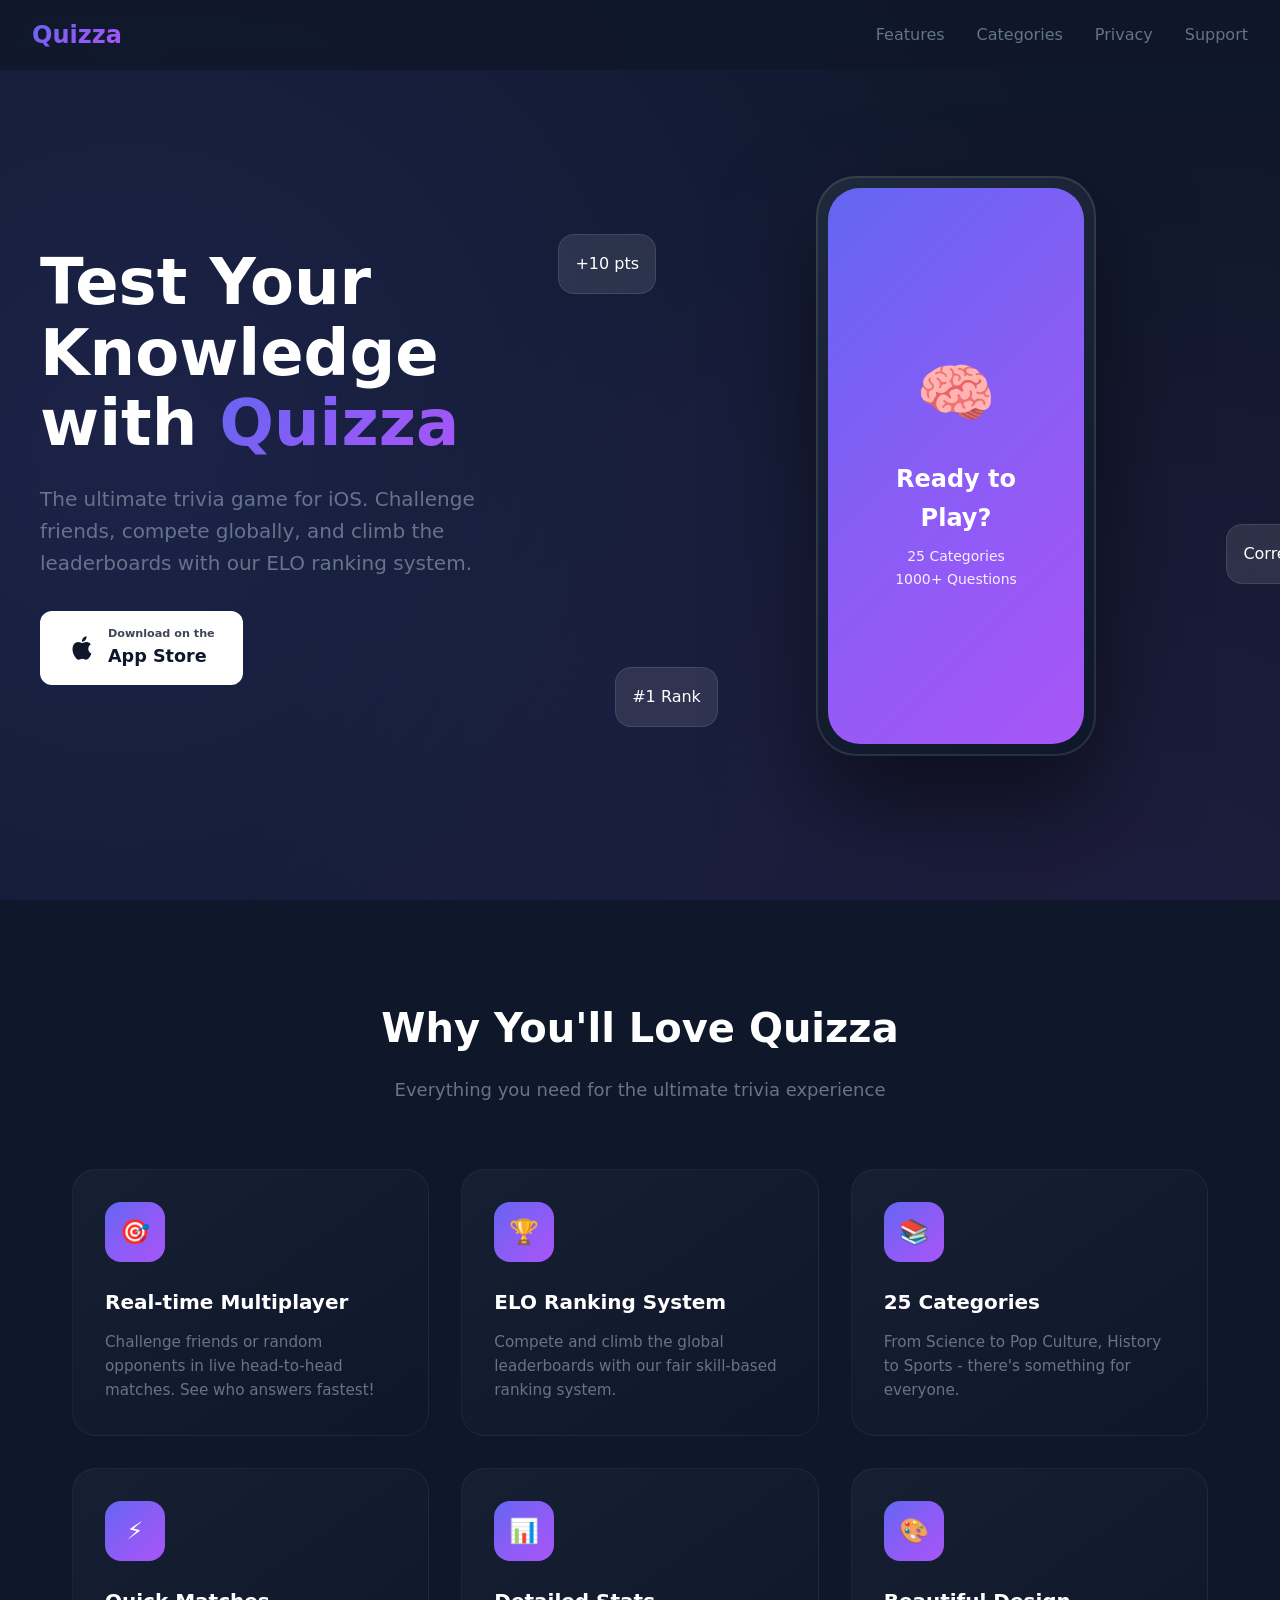
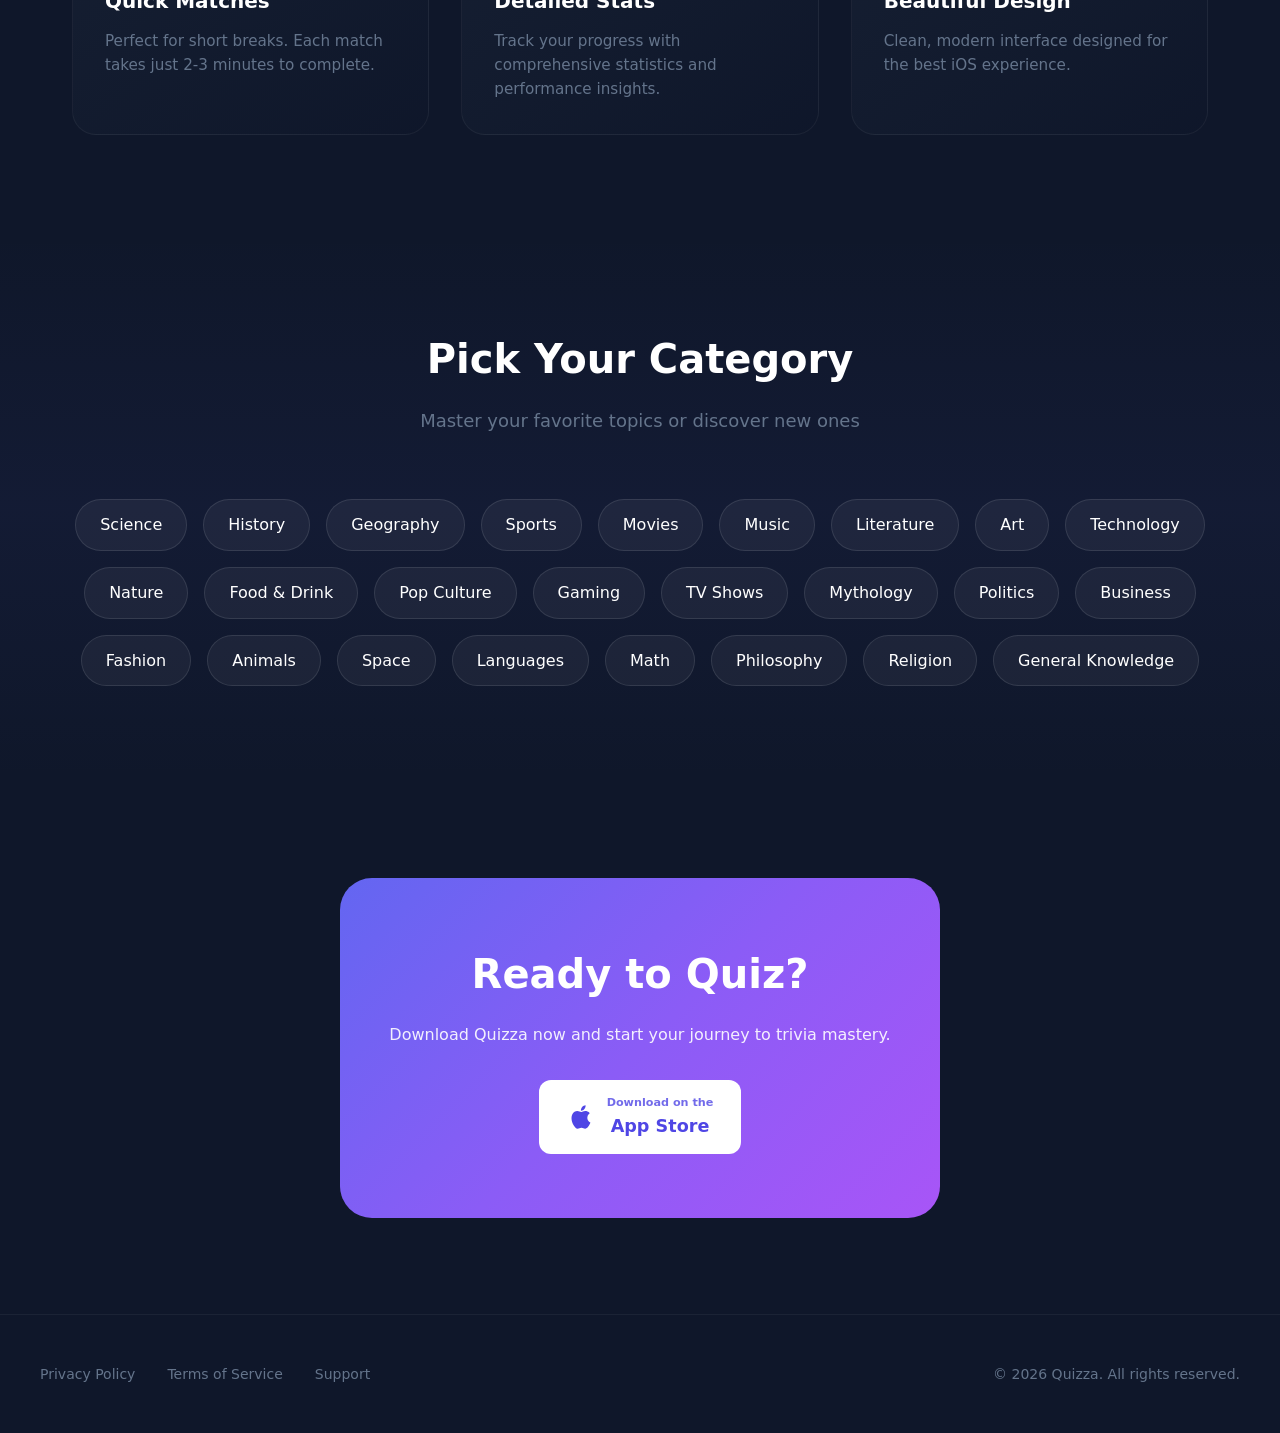
==== index.html @ 4683ed32 "Add minimal Quizza policy pages" ====
<!DOCTYPE html>
<html lang="en">
<head>
    <meta charset="UTF-8">
    <meta name="viewport" content="width=device-width, initial-scale=1.0">
    <title>Quizza - Trivia Game for iOS</title>
    <meta name="description" content="Challenge your mind with Quizza - the ultimate trivia game. Compete with friends, climb the leaderboards, and prove you're the smartest!">
    <meta name="apple-itunes-app" content="app-id=YOUR_APP_ID">
    <link rel="icon" type="image/png" href="favicon.png">
    <link rel="apple-touch-icon" href="app-icon.png">
    <style>
        :root {
            --primary: #6366f1;
            --primary-dark: #4f46e5;
            --secondary: #f59e0b;
            --dark: #0f172a;
            --gray: #64748b;
            --light: #f8fafc;
            --gradient: linear-gradient(135deg, #6366f1 0%, #8b5cf6 50%, #a855f7 100%);
        }

        * {
            margin: 0;
            padding: 0;
            box-sizing: border-box;
        }

        body {
            font-family: system-ui, -apple-system, BlinkMacSystemFont, "Segoe UI", sans-serif;
            background: var(--dark);
            color: white;
            line-height: 1.6;
            overflow-x: hidden;
        }

        /* Navigation */
        nav {
            position: fixed;
            top: 0;
            width: 100%;
            padding: 1rem 2rem;
            display: flex;
            justify-content: space-between;
            align-items: center;
            z-index: 100;
            background: rgba(15, 23, 42, 0.8);
            backdrop-filter: blur(10px);
        }

        .logo {
            font-size: 1.5rem;
            font-weight: 800;
            background: var(--gradient);
            -webkit-background-clip: text;
            -webkit-text-fill-color: transparent;
            background-clip: text;
        }

        .nav-links {
            display: flex;
            gap: 2rem;
            list-style: none;
        }

        .nav-links a {
            color: var(--gray);
            text-decoration: none;
            font-weight: 500;
            transition: color 0.3s;
        }

        .nav-links a:hover {
            color: white;
        }

        /* Hero Section */
        .hero {
            min-height: 100vh;
            display: flex;
            align-items: center;
            justify-content: center;
            padding: 6rem 2rem 4rem;
            position: relative;
            overflow: hidden;
        }

        .hero::before {
            content: '';
            position: absolute;
            top: -50%;
            left: -50%;
            width: 200%;
            height: 200%;
            background: radial-gradient(circle at 30% 50%, rgba(99, 102, 241, 0.15) 0%, transparent 50%),
                        radial-gradient(circle at 70% 80%, rgba(168, 85, 247, 0.1) 0%, transparent 40%);
            animation: pulse 15s ease-in-out infinite;
        }

        @keyframes pulse {
            0%, 100% { transform: scale(1) rotate(0deg); }
            50% { transform: scale(1.1) rotate(5deg); }
        }

        .hero-content {
            max-width: 1200px;
            display: grid;
            grid-template-columns: 1fr 1fr;
            gap: 4rem;
            align-items: center;
            position: relative;
            z-index: 1;
        }

        .hero-text h1 {
            font-size: 4rem;
            font-weight: 800;
            line-height: 1.1;
            margin-bottom: 1.5rem;
        }

        .hero-text h1 span {
            background: var(--gradient);
            -webkit-background-clip: text;
            -webkit-text-fill-color: transparent;
            background-clip: text;
        }

        .hero-text p {
            font-size: 1.25rem;
            color: var(--gray);
            margin-bottom: 2rem;
            max-width: 500px;
        }

        .app-store-btn {
            display: inline-flex;
            align-items: center;
            gap: 0.75rem;
            background: white;
            color: var(--dark);
            padding: 0.875rem 1.75rem;
            border-radius: 12px;
            text-decoration: none;
            font-weight: 600;
            transition: transform 0.3s, box-shadow 0.3s;
        }

        .app-store-btn:hover {
            transform: translateY(-2px);
            box-shadow: 0 10px 40px rgba(99, 102, 241, 0.3);
        }

        .app-store-btn svg {
            width: 28px;
            height: 28px;
        }

        .hero-image {
            position: relative;
            display: flex;
            justify-content: center;
        }

        .phone-mockup {
            width: 280px;
            height: 580px;
            background: linear-gradient(145deg, #1e293b 0%, #0f172a 100%);
            border-radius: 40px;
            padding: 12px;
            box-shadow: 0 50px 100px rgba(0, 0, 0, 0.5),
                        inset 0 0 0 2px rgba(255, 255, 255, 0.1);
            position: relative;
        }

        .phone-screen {
            width: 100%;
            height: 100%;
            background: var(--gradient);
            border-radius: 32px;
            display: flex;
            flex-direction: column;
            align-items: center;
            justify-content: center;
            padding: 2rem;
            text-align: center;
        }

        .phone-screen .quiz-icon {
            font-size: 4rem;
            margin-bottom: 1rem;
        }

        .phone-screen h3 {
            font-size: 1.5rem;
            margin-bottom: 0.5rem;
        }

        .phone-screen p {
            font-size: 0.875rem;
            opacity: 0.9;
        }

        .floating-cards {
            position: absolute;
            width: 100%;
            height: 100%;
            pointer-events: none;
        }

        .card {
            position: absolute;
            background: rgba(255, 255, 255, 0.1);
            backdrop-filter: blur(10px);
            border-radius: 16px;
            padding: 1rem;
            border: 1px solid rgba(255, 255, 255, 0.1);
            animation: float 6s ease-in-out infinite;
        }

        .card-1 { top: 10%; left: -20%; animation-delay: 0s; }
        .card-2 { top: 60%; right: -15%; animation-delay: 2s; }
        .card-3 { bottom: 5%; left: -10%; animation-delay: 4s; }

        @keyframes float {
            0%, 100% { transform: translateY(0px); }
            50% { transform: translateY(-20px); }
        }

        /* Features Section */
        .features {
            padding: 6rem 2rem;
            max-width: 1200px;
            margin: 0 auto;
        }

        .section-title {
            text-align: center;
            margin-bottom: 4rem;
        }

        .section-title h2 {
            font-size: 2.5rem;
            font-weight: 700;
            margin-bottom: 1rem;
        }

        .section-title p {
            color: var(--gray);
            font-size: 1.125rem;
        }

        .features-grid {
            display: grid;
            grid-template-columns: repeat(3, 1fr);
            gap: 2rem;
        }

        .feature-card {
            background: linear-gradient(145deg, rgba(30, 41, 59, 0.5) 0%, rgba(15, 23, 42, 0.5) 100%);
            border: 1px solid rgba(255, 255, 255, 0.05);
            border-radius: 24px;
            padding: 2rem;
            transition: transform 0.3s, border-color 0.3s;
        }

        .feature-card:hover {
            transform: translateY(-5px);
            border-color: rgba(99, 102, 241, 0.3);
        }

        .feature-icon {
            width: 60px;
            height: 60px;
            background: var(--gradient);
            border-radius: 16px;
            display: flex;
            align-items: center;
            justify-content: center;
            font-size: 1.5rem;
            margin-bottom: 1.5rem;
        }

        .feature-card h3 {
            font-size: 1.25rem;
            margin-bottom: 0.75rem;
        }

        .feature-card p {
            color: var(--gray);
            font-size: 0.95rem;
        }

        /* Categories Section */
        .categories {
            padding: 6rem 2rem;
            background: linear-gradient(180deg, transparent 0%, rgba(99, 102, 241, 0.05) 50%, transparent 100%);
        }

        .categories-content {
            max-width: 1200px;
            margin: 0 auto;
        }

        .category-tags {
            display: flex;
            flex-wrap: wrap;
            gap: 1rem;
            justify-content: center;
            margin-top: 3rem;
        }

        .category-tag {
            background: rgba(255, 255, 255, 0.05);
            border: 1px solid rgba(255, 255, 255, 0.1);
            padding: 0.75rem 1.5rem;
            border-radius: 100px;
            font-weight: 500;
            transition: all 0.3s;
        }

        .category-tag:hover {
            background: var(--primary);
            border-color: var(--primary);
        }

        /* CTA Section */
        .cta {
            padding: 6rem 2rem;
            text-align: center;
        }

        .cta-box {
            max-width: 600px;
            margin: 0 auto;
            background: var(--gradient);
            border-radius: 32px;
            padding: 4rem 3rem;
        }

        .cta-box h2 {
            font-size: 2.5rem;
            margin-bottom: 1rem;
        }

        .cta-box p {
            opacity: 0.9;
            margin-bottom: 2rem;
        }

        .cta-box .app-store-btn {
            background: white;
            color: var(--primary-dark);
        }

        /* Footer */
        footer {
            padding: 3rem 2rem;
            border-top: 1px solid rgba(255, 255, 255, 0.05);
        }

        .footer-content {
            max-width: 1200px;
            margin: 0 auto;
            display: flex;
            justify-content: space-between;
            align-items: center;
        }

        .footer-links {
            display: flex;
            gap: 2rem;
        }

        .footer-links a {
            color: var(--gray);
            text-decoration: none;
            font-size: 0.875rem;
            transition: color 0.3s;
        }

        .footer-links a:hover {
            color: white;
        }

        .copyright {
            color: var(--gray);
            font-size: 0.875rem;
        }

        /* Responsive */
        @media (max-width: 968px) {
            .hero-content {
                grid-template-columns: 1fr;
                text-align: center;
            }

            .hero-text h1 {
                font-size: 3rem;
            }

            .hero-text p {
                margin: 0 auto 2rem;
            }

            .features-grid {
                grid-template-columns: 1fr;
            }

            .nav-links {
                display: none;
            }

            .footer-content {
                flex-direction: column;
                gap: 1.5rem;
            }
        }

        @media (max-width: 480px) {
            .hero-text h1 {
                font-size: 2.25rem;
            }

            .phone-mockup {
                width: 220px;
                height: 460px;
            }
        }
    </style>
</head>
<body>
    <nav>
        <div class="logo">Quizza</div>
        <ul class="nav-links">
            <li><a href="#features">Features</a></li>
            <li><a href="#categories">Categories</a></li>
            <li><a href="privacy.html">Privacy</a></li>
            <li><a href="support.html">Support</a></li>
        </ul>
    </nav>

    <section class="hero">
        <div class="hero-content">
            <div class="hero-text">
                <h1>Test Your Knowledge with <span>Quizza</span></h1>
                <p>The ultimate trivia game for iOS. Challenge friends, compete globally, and climb the leaderboards with our ELO ranking system.</p>
                <a href="#" class="app-store-btn">
                    <svg viewBox="0 0 24 24" fill="currentColor">
                        <path d="M18.71 19.5c-.83 1.24-1.71 2.45-3.05 2.47-1.34.03-1.77-.79-3.29-.79-1.53 0-2 .77-3.27.82-1.31.05-2.3-1.32-3.14-2.53C4.25 17 2.94 12.45 4.7 9.39c.87-1.52 2.43-2.48 4.12-2.51 1.28-.02 2.5.87 3.29.87.78 0 2.26-1.07 3.81-.91.65.03 2.47.26 3.64 1.98-.09.06-2.17 1.28-2.15 3.81.03 3.02 2.65 4.03 2.68 4.04-.03.07-.42 1.44-1.38 2.83M13 3.5c.73-.83 1.94-1.46 2.94-1.5.13 1.17-.34 2.35-1.04 3.19-.69.85-1.83 1.51-2.95 1.42-.15-1.15.41-2.35 1.05-3.11z"/>
                    </svg>
                    <div>
                        <div style="font-size: 0.7rem; opacity: 0.8;">Download on the</div>
                        <div style="font-size: 1.1rem;">App Store</div>
                    </div>
                </a>
            </div>
            <div class="hero-image">
                <div class="floating-cards">
                    <div class="card card-1">+10 pts</div>
                    <div class="card card-2">Correct!</div>
                    <div class="card card-3">#1 Rank</div>
                </div>
                <div class="phone-mockup">
                    <div class="phone-screen">
                        <div class="quiz-icon">🧠</div>
                        <h3>Ready to Play?</h3>
                        <p>25 Categories<br>1000+ Questions</p>
                    </div>
                </div>
            </div>
        </div>
    </section>

    <section class="features" id="features">
        <div class="section-title">
            <h2>Why You'll Love Quizza</h2>
            <p>Everything you need for the ultimate trivia experience</p>
        </div>
        <div class="features-grid">
            <div class="feature-card">
                <div class="feature-icon">🎯</div>
                <h3>Real-time Multiplayer</h3>
                <p>Challenge friends or random opponents in live head-to-head matches. See who answers fastest!</p>
            </div>
            <div class="feature-card">
                <div class="feature-icon">🏆</div>
                <h3>ELO Ranking System</h3>
                <p>Compete and climb the global leaderboards with our fair skill-based ranking system.</p>
            </div>
            <div class="feature-card">
                <div class="feature-icon">📚</div>
                <h3>25 Categories</h3>
                <p>From Science to Pop Culture, History to Sports - there's something for everyone.</p>
            </div>
            <div class="feature-card">
                <div class="feature-icon">⚡</div>
                <h3>Quick Matches</h3>
                <p>Perfect for short breaks. Each match takes just 2-3 minutes to complete.</p>
            </div>
            <div class="feature-card">
                <div class="feature-icon">📊</div>
                <h3>Detailed Stats</h3>
                <p>Track your progress with comprehensive statistics and performance insights.</p>
            </div>
            <div class="feature-card">
                <div class="feature-icon">🎨</div>
                <h3>Beautiful Design</h3>
                <p>Clean, modern interface designed for the best iOS experience.</p>
            </div>
        </div>
    </section>

    <section class="categories" id="categories">
        <div class="categories-content">
            <div class="section-title">
                <h2>Pick Your Category</h2>
                <p>Master your favorite topics or discover new ones</p>
            </div>
            <div class="category-tags">
                <span class="category-tag">Science</span>
                <span class="category-tag">History</span>
                <span class="category-tag">Geography</span>
                <span class="category-tag">Sports</span>
                <span class="category-tag">Movies</span>
                <span class="category-tag">Music</span>
                <span class="category-tag">Literature</span>
                <span class="category-tag">Art</span>
                <span class="category-tag">Technology</span>
                <span class="category-tag">Nature</span>
                <span class="category-tag">Food & Drink</span>
                <span class="category-tag">Pop Culture</span>
                <span class="category-tag">Gaming</span>
                <span class="category-tag">TV Shows</span>
                <span class="category-tag">Mythology</span>
                <span class="category-tag">Politics</span>
                <span class="category-tag">Business</span>
                <span class="category-tag">Fashion</span>
                <span class="category-tag">Animals</span>
                <span class="category-tag">Space</span>
                <span class="category-tag">Languages</span>
                <span class="category-tag">Math</span>
                <span class="category-tag">Philosophy</span>
                <span class="category-tag">Religion</span>
                <span class="category-tag">General Knowledge</span>
            </div>
        </div>
    </section>

    <section class="cta">
        <div class="cta-box">
            <h2>Ready to Quiz?</h2>
            <p>Download Quizza now and start your journey to trivia mastery.</p>
            <a href="#" class="app-store-btn">
                <svg viewBox="0 0 24 24" fill="currentColor">
                    <path d="M18.71 19.5c-.83 1.24-1.71 2.45-3.05 2.47-1.34.03-1.77-.79-3.29-.79-1.53 0-2 .77-3.27.82-1.31.05-2.3-1.32-3.14-2.53C4.25 17 2.94 12.45 4.7 9.39c.87-1.52 2.43-2.48 4.12-2.51 1.28-.02 2.5.87 3.29.87.78 0 2.26-1.07 3.81-.91.65.03 2.47.26 3.64 1.98-.09.06-2.17 1.28-2.15 3.81.03 3.02 2.65 4.03 2.68 4.04-.03.07-.42 1.44-1.38 2.83M13 3.5c.73-.83 1.94-1.46 2.94-1.5.13 1.17-.34 2.35-1.04 3.19-.69.85-1.83 1.51-2.95 1.42-.15-1.15.41-2.35 1.05-3.11z"/>
                </svg>
                <div>
                    <div style="font-size: 0.7rem; opacity: 0.8;">Download on the</div>
                    <div style="font-size: 1.1rem;">App Store</div>
                </div>
            </a>
        </div>
    </section>

    <footer>
        <div class="footer-content">
            <div class="footer-links">
                <a href="privacy.html">Privacy Policy</a>
                <a href="terms.html">Terms of Service</a>
                <a href="support.html">Support</a>
            </div>
            <div class="copyright">&copy; 2026 Quizza. All rights reserved.</div>
        </div>
    </footer>
</body>
</html>
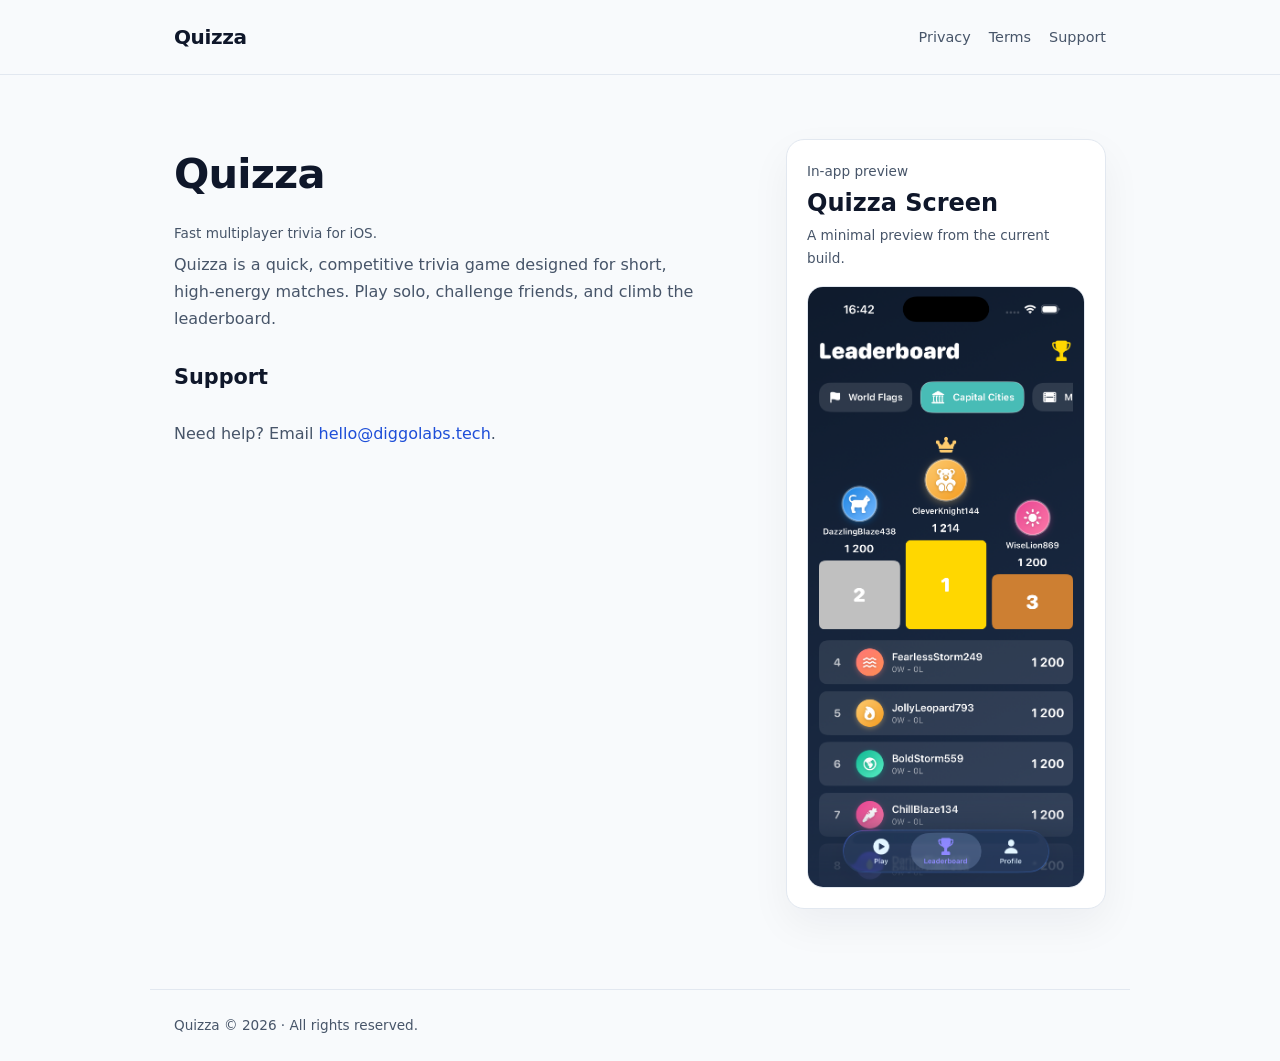
==== commit 4cb70660: "Simplify site and reduce screenshots" ====
--- a/index.html
+++ b/index.html
@@ -3,20 +3,17 @@
 <head>
     <meta charset="UTF-8">
     <meta name="viewport" content="width=device-width, initial-scale=1.0">
-    <title>Quizza - Trivia Game for iOS</title>
-    <meta name="description" content="Challenge your mind with Quizza - the ultimate trivia game. Compete with friends, climb the leaderboards, and prove you're the smartest!">
-    <meta name="apple-itunes-app" content="app-id=YOUR_APP_ID">
+    <title>Quizza</title>
+    <meta name="description" content="Quizza is a fast multiplayer trivia game for iOS.">
     <link rel="icon" type="image/png" href="favicon.png">
-    <link rel="apple-touch-icon" href="app-icon.png">
     <style>
         :root {
-            --primary: #6366f1;
-            --primary-dark: #4f46e5;
-            --secondary: #f59e0b;
-            --dark: #0f172a;
-            --gray: #64748b;
-            --light: #f8fafc;
-            --gradient: linear-gradient(135deg, #6366f1 0%, #8b5cf6 50%, #a855f7 100%);
+            --ink: #0f172a;
+            --muted: #475569;
+            --line: #e2e8f0;
+            --accent: #1d4ed8;
+            --bg: #f8fafc;
+            --card: #ffffff;
         }
 
         * {
@@ -27,550 +24,184 @@
 
         body {
             font-family: system-ui, -apple-system, BlinkMacSystemFont, "Segoe UI", sans-serif;
-            background: var(--dark);
-            color: white;
-            line-height: 1.6;
-            overflow-x: hidden;
-        }
-
-        /* Navigation */
-        nav {
-            position: fixed;
+            color: var(--ink);
+            background: var(--bg);
+            line-height: 1.7;
+        }
+
+        header {
+            position: sticky;
             top: 0;
-            width: 100%;
-            padding: 1rem 2rem;
+            background: rgba(248, 250, 252, 0.96);
+            backdrop-filter: blur(12px);
+            border-bottom: 1px solid var(--line);
+            z-index: 10;
+        }
+
+        .nav {
+            max-width: 980px;
+            margin: 0 auto;
+            padding: 20px 24px;
             display: flex;
+            align-items: center;
             justify-content: space-between;
-            align-items: center;
-            z-index: 100;
-            background: rgba(15, 23, 42, 0.8);
-            backdrop-filter: blur(10px);
+            gap: 16px;
         }
 
         .logo {
-            font-size: 1.5rem;
-            font-weight: 800;
-            background: var(--gradient);
-            -webkit-background-clip: text;
-            -webkit-text-fill-color: transparent;
-            background-clip: text;
+            font-size: 1.25rem;
+            font-weight: 700;
+            letter-spacing: -0.02em;
+            color: var(--ink);
+            text-decoration: none;
         }
 
         .nav-links {
             display: flex;
-            gap: 2rem;
-            list-style: none;
+            gap: 18px;
+            font-size: 0.9rem;
         }
 
         .nav-links a {
-            color: var(--gray);
+            color: var(--muted);
             text-decoration: none;
-            font-weight: 500;
-            transition: color 0.3s;
         }
 
         .nav-links a:hover {
-            color: white;
-        }
-
-        /* Hero Section */
-        .hero {
-            min-height: 100vh;
-            display: flex;
-            align-items: center;
-            justify-content: center;
-            padding: 6rem 2rem 4rem;
-            position: relative;
-            overflow: hidden;
-        }
-
-        .hero::before {
-            content: '';
-            position: absolute;
-            top: -50%;
-            left: -50%;
-            width: 200%;
-            height: 200%;
-            background: radial-gradient(circle at 30% 50%, rgba(99, 102, 241, 0.15) 0%, transparent 50%),
-                        radial-gradient(circle at 70% 80%, rgba(168, 85, 247, 0.1) 0%, transparent 40%);
-            animation: pulse 15s ease-in-out infinite;
-        }
-
-        @keyframes pulse {
-            0%, 100% { transform: scale(1) rotate(0deg); }
-            50% { transform: scale(1.1) rotate(5deg); }
-        }
-
-        .hero-content {
-            max-width: 1200px;
+            color: var(--ink);
+        }
+
+        main {
+            max-width: 980px;
+            margin: 0 auto;
+            padding: 64px 24px 80px;
             display: grid;
-            grid-template-columns: 1fr 1fr;
-            gap: 4rem;
-            align-items: center;
-            position: relative;
-            z-index: 1;
-        }
-
-        .hero-text h1 {
-            font-size: 4rem;
-            font-weight: 800;
-            line-height: 1.1;
-            margin-bottom: 1.5rem;
-        }
-
-        .hero-text h1 span {
-            background: var(--gradient);
-            -webkit-background-clip: text;
-            -webkit-text-fill-color: transparent;
-            background-clip: text;
-        }
-
-        .hero-text p {
-            font-size: 1.25rem;
-            color: var(--gray);
-            margin-bottom: 2rem;
-            max-width: 500px;
-        }
-
-        .app-store-btn {
-            display: inline-flex;
-            align-items: center;
-            gap: 0.75rem;
-            background: white;
-            color: var(--dark);
-            padding: 0.875rem 1.75rem;
-            border-radius: 12px;
+            grid-template-columns: minmax(0, 1fr) minmax(0, 320px);
+            gap: 48px;
+        }
+
+        .hero h1 {
+            font-size: 2.6rem;
+            letter-spacing: -0.02em;
+            margin-bottom: 12px;
+        }
+
+        .hero p {
+            color: var(--muted);
+            margin-bottom: 6px;
+        }
+
+        .doc section {
+            margin-top: 28px;
+        }
+
+        .doc h2 {
+            font-size: 1.3rem;
+            margin-bottom: 10px;
+        }
+
+        .doc p,
+        .doc li {
+            color: var(--muted);
+        }
+
+        .doc ul {
+            margin: 12px 0 0 20px;
+        }
+
+        .doc li {
+            margin-bottom: 8px;
+        }
+
+        .card {
+            background: var(--card);
+            border: 1px solid var(--line);
+            border-radius: 18px;
+            padding: 20px;
+            box-shadow: 0 16px 40px rgba(15, 23, 42, 0.05);
+        }
+
+        .screenshots {
+            display: grid;
+            gap: 14px;
+            margin-top: 16px;
+        }
+
+        .screenshots img {
+            width: 100%;
+            border-radius: 16px;
+            border: 1px solid var(--line);
+            display: block;
+        }
+
+        .meta {
+            font-size: 0.85rem;
+            color: var(--muted);
+        }
+
+        .contact {
+            margin-top: 24px;
+        }
+
+        .contact a {
+            color: var(--accent);
             text-decoration: none;
-            font-weight: 600;
-            transition: transform 0.3s, box-shadow 0.3s;
-        }
-
-        .app-store-btn:hover {
-            transform: translateY(-2px);
-            box-shadow: 0 10px 40px rgba(99, 102, 241, 0.3);
-        }
-
-        .app-store-btn svg {
-            width: 28px;
-            height: 28px;
-        }
-
-        .hero-image {
-            position: relative;
-            display: flex;
-            justify-content: center;
-        }
-
-        .phone-mockup {
-            width: 280px;
-            height: 580px;
-            background: linear-gradient(145deg, #1e293b 0%, #0f172a 100%);
-            border-radius: 40px;
-            padding: 12px;
-            box-shadow: 0 50px 100px rgba(0, 0, 0, 0.5),
-                        inset 0 0 0 2px rgba(255, 255, 255, 0.1);
-            position: relative;
-        }
-
-        .phone-screen {
-            width: 100%;
-            height: 100%;
-            background: var(--gradient);
-            border-radius: 32px;
-            display: flex;
-            flex-direction: column;
-            align-items: center;
-            justify-content: center;
-            padding: 2rem;
-            text-align: center;
-        }
-
-        .phone-screen .quiz-icon {
-            font-size: 4rem;
-            margin-bottom: 1rem;
-        }
-
-        .phone-screen h3 {
-            font-size: 1.5rem;
-            margin-bottom: 0.5rem;
-        }
-
-        .phone-screen p {
-            font-size: 0.875rem;
-            opacity: 0.9;
-        }
-
-        .floating-cards {
-            position: absolute;
-            width: 100%;
-            height: 100%;
-            pointer-events: none;
-        }
-
-        .card {
-            position: absolute;
-            background: rgba(255, 255, 255, 0.1);
-            backdrop-filter: blur(10px);
-            border-radius: 16px;
-            padding: 1rem;
-            border: 1px solid rgba(255, 255, 255, 0.1);
-            animation: float 6s ease-in-out infinite;
-        }
-
-        .card-1 { top: 10%; left: -20%; animation-delay: 0s; }
-        .card-2 { top: 60%; right: -15%; animation-delay: 2s; }
-        .card-3 { bottom: 5%; left: -10%; animation-delay: 4s; }
-
-        @keyframes float {
-            0%, 100% { transform: translateY(0px); }
-            50% { transform: translateY(-20px); }
-        }
-
-        /* Features Section */
-        .features {
-            padding: 6rem 2rem;
-            max-width: 1200px;
+        }
+
+        footer {
+            max-width: 980px;
             margin: 0 auto;
-        }
-
-        .section-title {
-            text-align: center;
-            margin-bottom: 4rem;
-        }
-
-        .section-title h2 {
-            font-size: 2.5rem;
-            font-weight: 700;
-            margin-bottom: 1rem;
-        }
-
-        .section-title p {
-            color: var(--gray);
-            font-size: 1.125rem;
-        }
-
-        .features-grid {
-            display: grid;
-            grid-template-columns: repeat(3, 1fr);
-            gap: 2rem;
-        }
-
-        .feature-card {
-            background: linear-gradient(145deg, rgba(30, 41, 59, 0.5) 0%, rgba(15, 23, 42, 0.5) 100%);
-            border: 1px solid rgba(255, 255, 255, 0.05);
-            border-radius: 24px;
-            padding: 2rem;
-            transition: transform 0.3s, border-color 0.3s;
-        }
-
-        .feature-card:hover {
-            transform: translateY(-5px);
-            border-color: rgba(99, 102, 241, 0.3);
-        }
-
-        .feature-icon {
-            width: 60px;
-            height: 60px;
-            background: var(--gradient);
-            border-radius: 16px;
-            display: flex;
-            align-items: center;
-            justify-content: center;
-            font-size: 1.5rem;
-            margin-bottom: 1.5rem;
-        }
-
-        .feature-card h3 {
-            font-size: 1.25rem;
-            margin-bottom: 0.75rem;
-        }
-
-        .feature-card p {
-            color: var(--gray);
-            font-size: 0.95rem;
-        }
-
-        /* Categories Section */
-        .categories {
-            padding: 6rem 2rem;
-            background: linear-gradient(180deg, transparent 0%, rgba(99, 102, 241, 0.05) 50%, transparent 100%);
-        }
-
-        .categories-content {
-            max-width: 1200px;
-            margin: 0 auto;
-        }
-
-        .category-tags {
-            display: flex;
-            flex-wrap: wrap;
-            gap: 1rem;
-            justify-content: center;
-            margin-top: 3rem;
-        }
-
-        .category-tag {
-            background: rgba(255, 255, 255, 0.05);
-            border: 1px solid rgba(255, 255, 255, 0.1);
-            padding: 0.75rem 1.5rem;
-            border-radius: 100px;
-            font-weight: 500;
-            transition: all 0.3s;
-        }
-
-        .category-tag:hover {
-            background: var(--primary);
-            border-color: var(--primary);
-        }
-
-        /* CTA Section */
-        .cta {
-            padding: 6rem 2rem;
-            text-align: center;
-        }
-
-        .cta-box {
-            max-width: 600px;
-            margin: 0 auto;
-            background: var(--gradient);
-            border-radius: 32px;
-            padding: 4rem 3rem;
-        }
-
-        .cta-box h2 {
-            font-size: 2.5rem;
-            margin-bottom: 1rem;
-        }
-
-        .cta-box p {
-            opacity: 0.9;
-            margin-bottom: 2rem;
-        }
-
-        .cta-box .app-store-btn {
-            background: white;
-            color: var(--primary-dark);
-        }
-
-        /* Footer */
-        footer {
-            padding: 3rem 2rem;
-            border-top: 1px solid rgba(255, 255, 255, 0.05);
-        }
-
-        .footer-content {
-            max-width: 1200px;
-            margin: 0 auto;
-            display: flex;
-            justify-content: space-between;
-            align-items: center;
-        }
-
-        .footer-links {
-            display: flex;
-            gap: 2rem;
-        }
-
-        .footer-links a {
-            color: var(--gray);
-            text-decoration: none;
-            font-size: 0.875rem;
-            transition: color 0.3s;
-        }
-
-        .footer-links a:hover {
-            color: white;
-        }
-
-        .copyright {
-            color: var(--gray);
-            font-size: 0.875rem;
-        }
-
-        /* Responsive */
-        @media (max-width: 968px) {
-            .hero-content {
+            padding: 24px;
+            border-top: 1px solid var(--line);
+            color: var(--muted);
+            font-size: 0.85rem;
+        }
+
+        @media (max-width: 900px) {
+            main {
                 grid-template-columns: 1fr;
-                text-align: center;
-            }
-
-            .hero-text h1 {
-                font-size: 3rem;
-            }
-
-            .hero-text p {
-                margin: 0 auto 2rem;
-            }
-
-            .features-grid {
-                grid-template-columns: 1fr;
-            }
-
-            .nav-links {
-                display: none;
-            }
-
-            .footer-content {
-                flex-direction: column;
-                gap: 1.5rem;
-            }
-        }
-
-        @media (max-width: 480px) {
-            .hero-text h1 {
-                font-size: 2.25rem;
-            }
-
-            .phone-mockup {
-                width: 220px;
-                height: 460px;
             }
         }
     </style>
 </head>
 <body>
-    <nav>
-        <div class="logo">Quizza</div>
-        <ul class="nav-links">
-            <li><a href="#features">Features</a></li>
-            <li><a href="#categories">Categories</a></li>
-            <li><a href="privacy.html">Privacy</a></li>
-            <li><a href="support.html">Support</a></li>
-        </ul>
-    </nav>
-
-    <section class="hero">
-        <div class="hero-content">
-            <div class="hero-text">
-                <h1>Test Your Knowledge with <span>Quizza</span></h1>
-                <p>The ultimate trivia game for iOS. Challenge friends, compete globally, and climb the leaderboards with our ELO ranking system.</p>
-                <a href="#" class="app-store-btn">
-                    <svg viewBox="0 0 24 24" fill="currentColor">
-                        <path d="M18.71 19.5c-.83 1.24-1.71 2.45-3.05 2.47-1.34.03-1.77-.79-3.29-.79-1.53 0-2 .77-3.27.82-1.31.05-2.3-1.32-3.14-2.53C4.25 17 2.94 12.45 4.7 9.39c.87-1.52 2.43-2.48 4.12-2.51 1.28-.02 2.5.87 3.29.87.78 0 2.26-1.07 3.81-.91.65.03 2.47.26 3.64 1.98-.09.06-2.17 1.28-2.15 3.81.03 3.02 2.65 4.03 2.68 4.04-.03.07-.42 1.44-1.38 2.83M13 3.5c.73-.83 1.94-1.46 2.94-1.5.13 1.17-.34 2.35-1.04 3.19-.69.85-1.83 1.51-2.95 1.42-.15-1.15.41-2.35 1.05-3.11z"/>
-                    </svg>
-                    <div>
-                        <div style="font-size: 0.7rem; opacity: 0.8;">Download on the</div>
-                        <div style="font-size: 1.1rem;">App Store</div>
-                    </div>
-                </a>
+    <header>
+        <div class="nav">
+            <a class="logo" href="index.html">Quizza</a>
+            <nav class="nav-links">
+                <a href="privacy.html">Privacy</a>
+                <a href="terms.html">Terms</a>
+                <a href="support.html">Support</a>
+            </nav>
+        </div>
+    </header>
+
+    <main>
+        <div class="doc">
+            <div class="hero">
+                <h1>Quizza</h1>
+                <p class="meta">Fast multiplayer trivia for iOS.</p>
+                <p>Quizza is a quick, competitive trivia game designed for short, high‑energy matches. Play solo, challenge friends, and climb the leaderboard.</p>
             </div>
-            <div class="hero-image">
-                <div class="floating-cards">
-                    <div class="card card-1">+10 pts</div>
-                    <div class="card card-2">Correct!</div>
-                    <div class="card card-3">#1 Rank</div>
-                </div>
-                <div class="phone-mockup">
-                    <div class="phone-screen">
-                        <div class="quiz-icon">🧠</div>
-                        <h3>Ready to Play?</h3>
-                        <p>25 Categories<br>1000+ Questions</p>
-                    </div>
-                </div>
+
+            <section>
+                <h2>Support</h2>
+                <p class="contact">Need help? Email <a href="mailto:hello@diggolabs.tech">hello@diggolabs.tech</a>.</p>
+            </section>
+        </div>
+
+        <aside class="card">
+            <div class="meta">In‑app preview</div>
+            <h2>Quizza Screen</h2>
+            <p class="meta">A minimal preview from the current build.</p>
+            <div class="screenshots">
+                <img src="screenshots/screen-1.png" alt="Quizza home screen">
             </div>
-        </div>
-    </section>
-
-    <section class="features" id="features">
-        <div class="section-title">
-            <h2>Why You'll Love Quizza</h2>
-            <p>Everything you need for the ultimate trivia experience</p>
-        </div>
-        <div class="features-grid">
-            <div class="feature-card">
-                <div class="feature-icon">🎯</div>
-                <h3>Real-time Multiplayer</h3>
-                <p>Challenge friends or random opponents in live head-to-head matches. See who answers fastest!</p>
-            </div>
-            <div class="feature-card">
-                <div class="feature-icon">🏆</div>
-                <h3>ELO Ranking System</h3>
-                <p>Compete and climb the global leaderboards with our fair skill-based ranking system.</p>
-            </div>
-            <div class="feature-card">
-                <div class="feature-icon">📚</div>
-                <h3>25 Categories</h3>
-                <p>From Science to Pop Culture, History to Sports - there's something for everyone.</p>
-            </div>
-            <div class="feature-card">
-                <div class="feature-icon">⚡</div>
-                <h3>Quick Matches</h3>
-                <p>Perfect for short breaks. Each match takes just 2-3 minutes to complete.</p>
-            </div>
-            <div class="feature-card">
-                <div class="feature-icon">📊</div>
-                <h3>Detailed Stats</h3>
-                <p>Track your progress with comprehensive statistics and performance insights.</p>
-            </div>
-            <div class="feature-card">
-                <div class="feature-icon">🎨</div>
-                <h3>Beautiful Design</h3>
-                <p>Clean, modern interface designed for the best iOS experience.</p>
-            </div>
-        </div>
-    </section>
-
-    <section class="categories" id="categories">
-        <div class="categories-content">
-            <div class="section-title">
-                <h2>Pick Your Category</h2>
-                <p>Master your favorite topics or discover new ones</p>
-            </div>
-            <div class="category-tags">
-                <span class="category-tag">Science</span>
-                <span class="category-tag">History</span>
-                <span class="category-tag">Geography</span>
-                <span class="category-tag">Sports</span>
-                <span class="category-tag">Movies</span>
-                <span class="category-tag">Music</span>
-                <span class="category-tag">Literature</span>
-                <span class="category-tag">Art</span>
-                <span class="category-tag">Technology</span>
-                <span class="category-tag">Nature</span>
-                <span class="category-tag">Food & Drink</span>
-                <span class="category-tag">Pop Culture</span>
-                <span class="category-tag">Gaming</span>
-                <span class="category-tag">TV Shows</span>
-                <span class="category-tag">Mythology</span>
-                <span class="category-tag">Politics</span>
-                <span class="category-tag">Business</span>
-                <span class="category-tag">Fashion</span>
-                <span class="category-tag">Animals</span>
-                <span class="category-tag">Space</span>
-                <span class="category-tag">Languages</span>
-                <span class="category-tag">Math</span>
-                <span class="category-tag">Philosophy</span>
-                <span class="category-tag">Religion</span>
-                <span class="category-tag">General Knowledge</span>
-            </div>
-        </div>
-    </section>
-
-    <section class="cta">
-        <div class="cta-box">
-            <h2>Ready to Quiz?</h2>
-            <p>Download Quizza now and start your journey to trivia mastery.</p>
-            <a href="#" class="app-store-btn">
-                <svg viewBox="0 0 24 24" fill="currentColor">
-                    <path d="M18.71 19.5c-.83 1.24-1.71 2.45-3.05 2.47-1.34.03-1.77-.79-3.29-.79-1.53 0-2 .77-3.27.82-1.31.05-2.3-1.32-3.14-2.53C4.25 17 2.94 12.45 4.7 9.39c.87-1.52 2.43-2.48 4.12-2.51 1.28-.02 2.5.87 3.29.87.78 0 2.26-1.07 3.81-.91.65.03 2.47.26 3.64 1.98-.09.06-2.17 1.28-2.15 3.81.03 3.02 2.65 4.03 2.68 4.04-.03.07-.42 1.44-1.38 2.83M13 3.5c.73-.83 1.94-1.46 2.94-1.5.13 1.17-.34 2.35-1.04 3.19-.69.85-1.83 1.51-2.95 1.42-.15-1.15.41-2.35 1.05-3.11z"/>
-                </svg>
-                <div>
-                    <div style="font-size: 0.7rem; opacity: 0.8;">Download on the</div>
-                    <div style="font-size: 1.1rem;">App Store</div>
-                </div>
-            </a>
-        </div>
-    </section>
+        </aside>
+    </main>
 
     <footer>
-        <div class="footer-content">
-            <div class="footer-links">
-                <a href="privacy.html">Privacy Policy</a>
-                <a href="terms.html">Terms of Service</a>
-                <a href="support.html">Support</a>
-            </div>
-            <div class="copyright">&copy; 2026 Quizza. All rights reserved.</div>
-        </div>
+        Quizza © 2026 · All rights reserved.
     </footer>
 </body>
 </html>
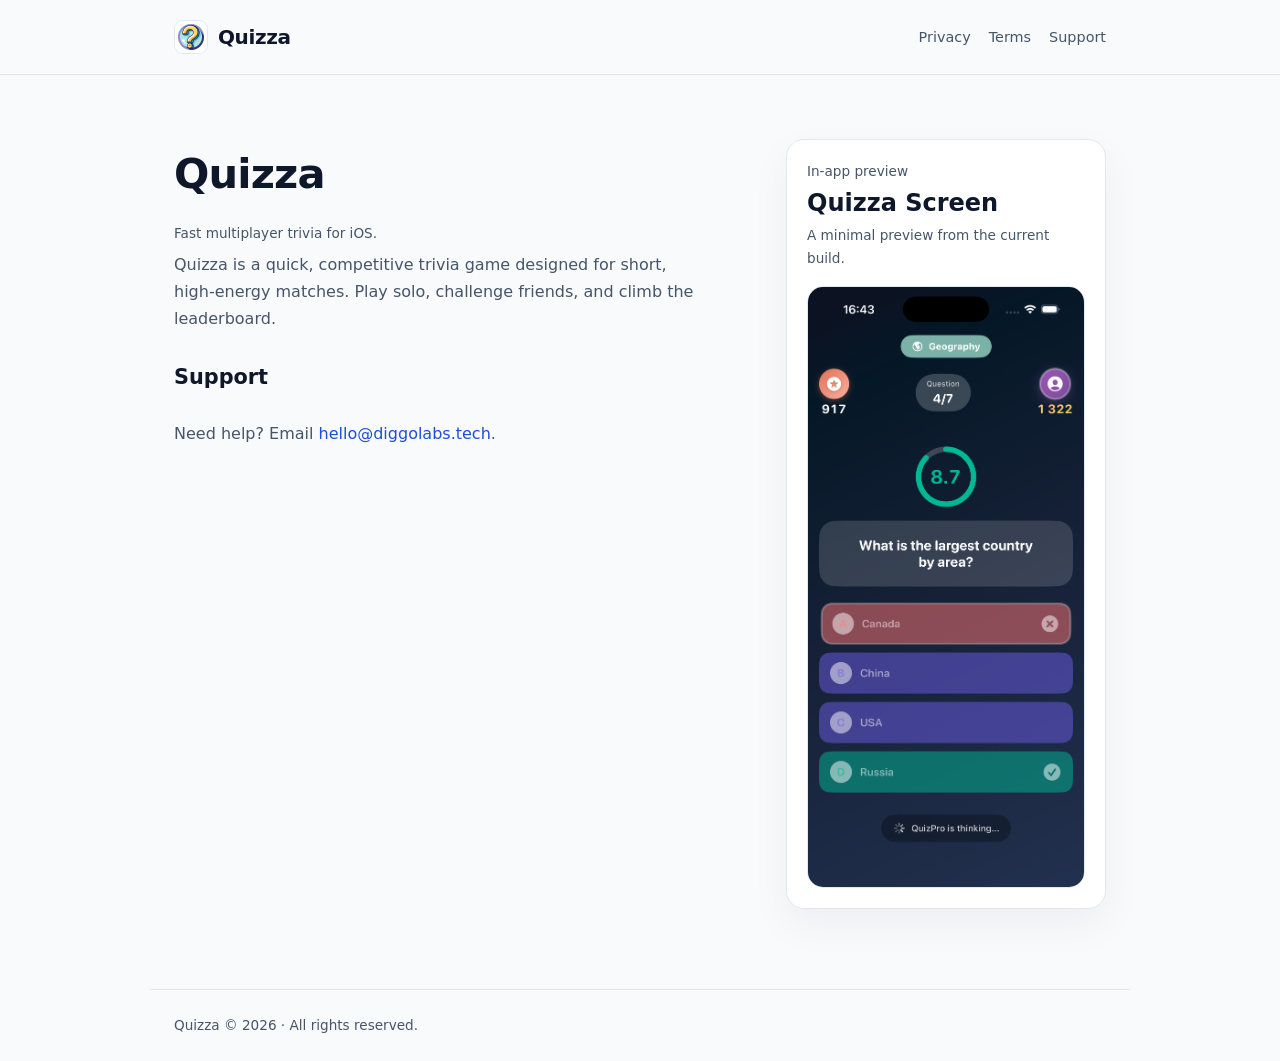
==== commit 13ece52b: "Add app icon and update screenshot" ====
--- a/index.html
+++ b/index.html
@@ -3,9 +3,10 @@
 <head>
     <meta charset="UTF-8">
     <meta name="viewport" content="width=device-width, initial-scale=1.0">
-    <title>Quizza</title>
-    <meta name="description" content="Quizza is a fast multiplayer trivia game for iOS.">
-    <link rel="icon" type="image/png" href="favicon.png">
+    <title>Quizza - The Trivia Quiz App</title>
+    <meta name="description" content="Quizza - The Trivia Quiz App. Fast multiplayer trivia for iOS.">
+    <link rel="icon" type="image/png" href="app-icon.png">
+    <link rel="apple-touch-icon" href="app-icon.png">
     <style>
         :root {
             --ink: #0f172a;
@@ -54,6 +55,16 @@
             letter-spacing: -0.02em;
             color: var(--ink);
             text-decoration: none;
+            display: inline-flex;
+            align-items: center;
+            gap: 10px;
+        }
+
+        .logo-icon {
+            width: 34px;
+            height: 34px;
+            border-radius: 9px;
+            border: 1px solid var(--line);
         }
 
         .nav-links {
@@ -167,7 +178,10 @@
 <body>
     <header>
         <div class="nav">
-            <a class="logo" href="index.html">Quizza</a>
+            <a class="logo" href="index.html">
+                <img class="logo-icon" src="app-icon.png" alt="Quizza app icon">
+                <span>Quizza</span>
+            </a>
             <nav class="nav-links">
                 <a href="privacy.html">Privacy</a>
                 <a href="terms.html">Terms</a>
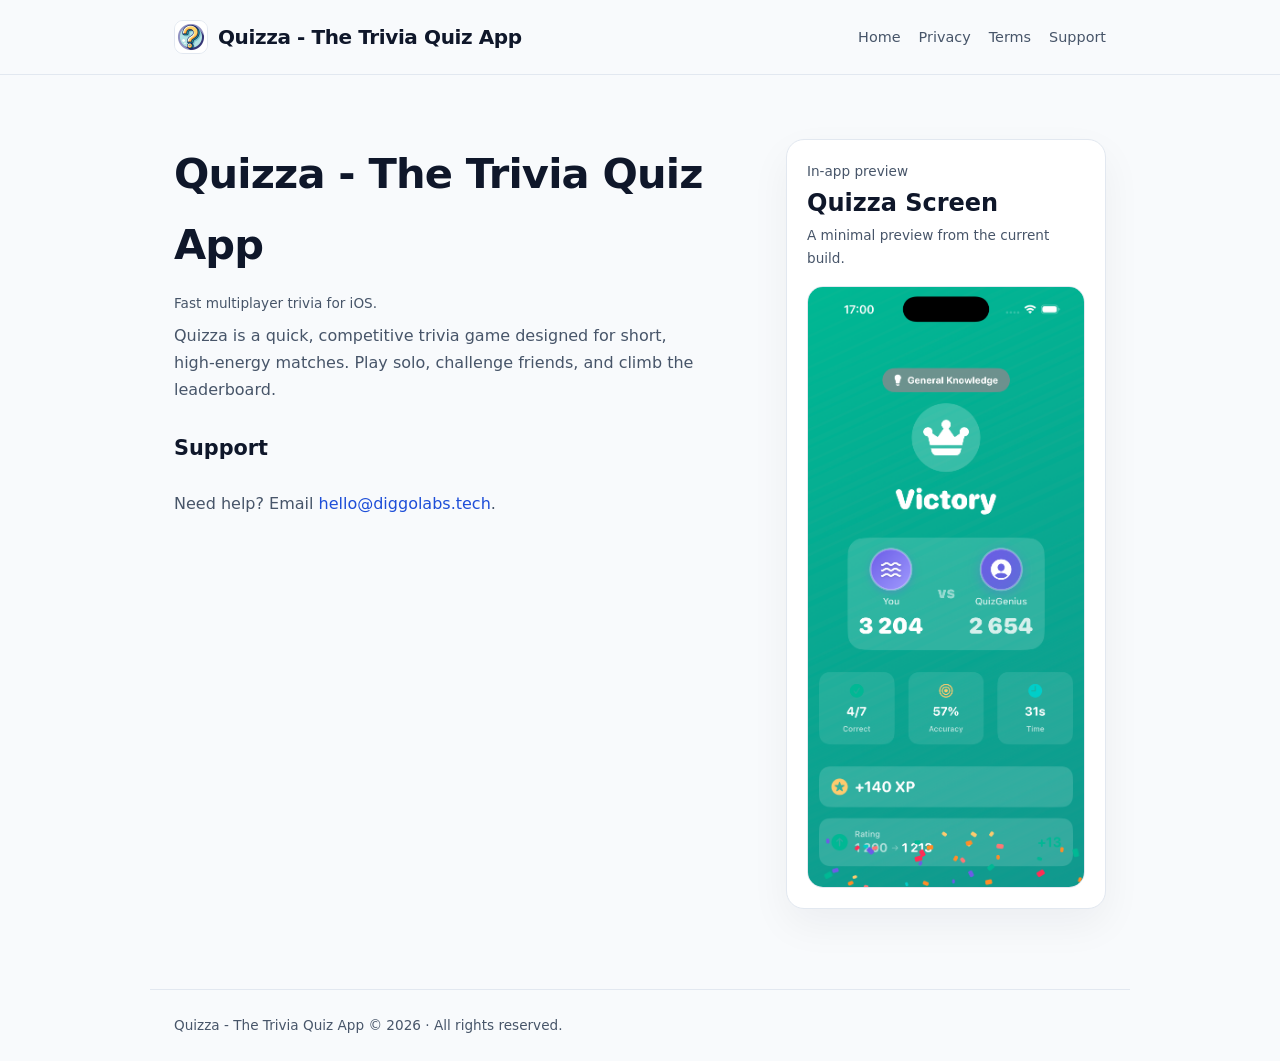
==== commit 1b185bf2: "Update branding text and nav" ====
--- a/index.html
+++ b/index.html
@@ -180,9 +180,10 @@
         <div class="nav">
             <a class="logo" href="index.html">
                 <img class="logo-icon" src="app-icon.png" alt="Quizza app icon">
-                <span>Quizza</span>
+                <span>Quizza - The Trivia Quiz App</span>
             </a>
             <nav class="nav-links">
+                <a href="index.html">Home</a>
                 <a href="privacy.html">Privacy</a>
                 <a href="terms.html">Terms</a>
                 <a href="support.html">Support</a>
@@ -193,7 +194,7 @@
     <main>
         <div class="doc">
             <div class="hero">
-                <h1>Quizza</h1>
+                <h1>Quizza - The Trivia Quiz App</h1>
                 <p class="meta">Fast multiplayer trivia for iOS.</p>
                 <p>Quizza is a quick, competitive trivia game designed for short, high‑energy matches. Play solo, challenge friends, and climb the leaderboard.</p>
             </div>
@@ -215,7 +216,7 @@
     </main>
 
     <footer>
-        Quizza © 2026 · All rights reserved.
+        Quizza - The Trivia Quiz App © 2026 · All rights reserved.
     </footer>
 </body>
 </html>
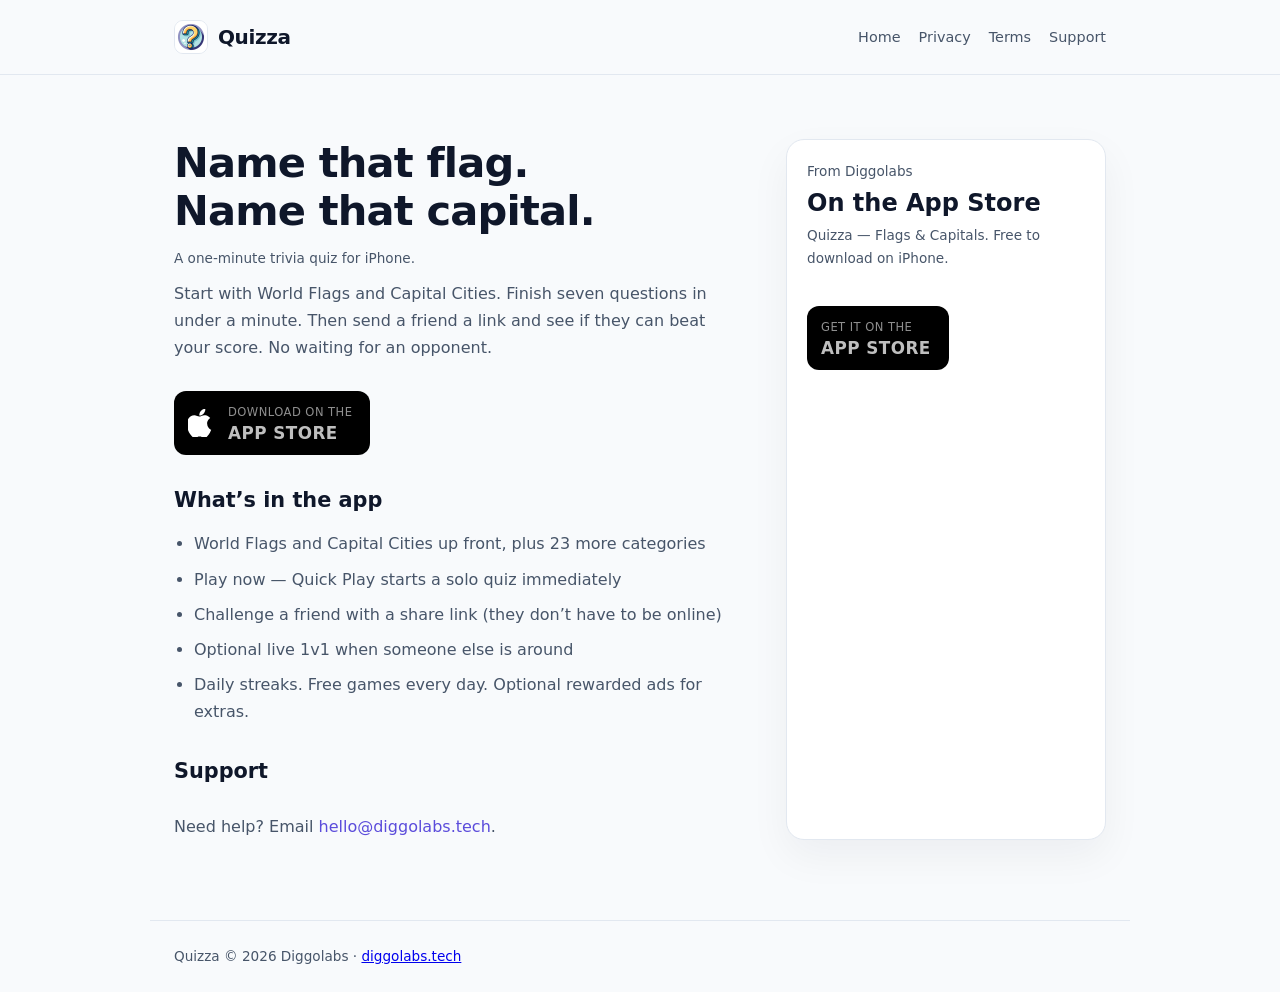
==== commit 72734a1c: "Point the site at the App Store and add the challenge landing page. Download badge plus /challenge d" ====
--- a/index.html
+++ b/index.html
@@ -3,8 +3,8 @@
 <head>
     <meta charset="UTF-8">
     <meta name="viewport" content="width=device-width, initial-scale=1.0">
-    <title>Quizza - The Trivia Quiz App</title>
-    <meta name="description" content="Quizza - The Trivia Quiz App. Fast multiplayer trivia for iOS.">
+    <title>Quizza — Flags &amp; Capitals Quiz for iPhone</title>
+    <meta name="description" content="Name that flag. Name that capital. Finish a quiz in a minute, then challenge a friend. Free on the App Store.">
     <link rel="icon" type="image/png" href="app-icon.png">
     <link rel="apple-touch-icon" href="app-icon.png">
     <style>
@@ -12,24 +12,17 @@
             --ink: #0f172a;
             --muted: #475569;
             --line: #e2e8f0;
-            --accent: #1d4ed8;
+            --accent: #5b4cdb;
             --bg: #f8fafc;
             --card: #ffffff;
         }
-
-        * {
-            margin: 0;
-            padding: 0;
-            box-sizing: border-box;
-        }
-
+        * { margin: 0; padding: 0; box-sizing: border-box; }
         body {
             font-family: system-ui, -apple-system, BlinkMacSystemFont, "Segoe UI", sans-serif;
             color: var(--ink);
             background: var(--bg);
             line-height: 1.7;
         }
-
         header {
             position: sticky;
             top: 0;
@@ -38,7 +31,6 @@
             border-bottom: 1px solid var(--line);
             z-index: 10;
         }
-
         .nav {
             max-width: 980px;
             margin: 0 auto;
@@ -48,7 +40,6 @@
             justify-content: space-between;
             gap: 16px;
         }
-
         .logo {
             font-size: 1.25rem;
             font-weight: 700;
@@ -59,29 +50,15 @@
             align-items: center;
             gap: 10px;
         }
-
         .logo-icon {
             width: 34px;
             height: 34px;
             border-radius: 9px;
             border: 1px solid var(--line);
         }
-
-        .nav-links {
-            display: flex;
-            gap: 18px;
-            font-size: 0.9rem;
-        }
-
-        .nav-links a {
-            color: var(--muted);
-            text-decoration: none;
-        }
-
-        .nav-links a:hover {
-            color: var(--ink);
-        }
-
+        .nav-links { display: flex; gap: 18px; font-size: 0.9rem; }
+        .nav-links a { color: var(--muted); text-decoration: none; }
+        .nav-links a:hover { color: var(--ink); }
         main {
             max-width: 980px;
             margin: 0 auto;
@@ -90,40 +67,31 @@
             grid-template-columns: minmax(0, 1fr) minmax(0, 320px);
             gap: 48px;
         }
-
         .hero h1 {
             font-size: 2.6rem;
             letter-spacing: -0.02em;
             margin-bottom: 12px;
+            line-height: 1.15;
         }
-
-        .hero p {
-            color: var(--muted);
-            margin-bottom: 6px;
+        .hero p { color: var(--muted); margin-bottom: 10px; }
+        .store-badge {
+            display: inline-flex;
+            align-items: center;
+            gap: 12px;
+            margin-top: 20px;
+            padding: 12px 18px 12px 14px;
+            background: #000;
+            color: #fff;
+            text-decoration: none;
+            border-radius: 12px;
         }
-
-        .doc section {
-            margin-top: 28px;
-        }
-
-        .doc h2 {
-            font-size: 1.3rem;
-            margin-bottom: 10px;
-        }
-
-        .doc p,
-        .doc li {
-            color: var(--muted);
-        }
-
-        .doc ul {
-            margin: 12px 0 0 20px;
-        }
-
-        .doc li {
-            margin-bottom: 8px;
-        }
-
+        .store-badge strong { display: block; font-size: 1.05rem; line-height: 1.2; }
+        .store-badge span { font-size: 0.72rem; letter-spacing: 0.04em; text-transform: uppercase; opacity: 0.75; }
+        .doc section { margin-top: 28px; }
+        .doc h2 { font-size: 1.3rem; margin-bottom: 10px; }
+        .doc p, .doc li { color: var(--muted); }
+        .doc ul { margin: 12px 0 0 20px; }
+        .doc li { margin-bottom: 8px; }
         .card {
             background: var(--card);
             border: 1px solid var(--line);
@@ -131,34 +99,16 @@
             padding: 20px;
             box-shadow: 0 16px 40px rgba(15, 23, 42, 0.05);
         }
-
-        .screenshots {
-            display: grid;
-            gap: 14px;
-            margin-top: 16px;
-        }
-
+        .screenshots { display: grid; gap: 14px; margin-top: 16px; }
         .screenshots img {
             width: 100%;
             border-radius: 16px;
             border: 1px solid var(--line);
             display: block;
         }
-
-        .meta {
-            font-size: 0.85rem;
-            color: var(--muted);
-        }
-
-        .contact {
-            margin-top: 24px;
-        }
-
-        .contact a {
-            color: var(--accent);
-            text-decoration: none;
-        }
-
+        .meta { font-size: 0.85rem; color: var(--muted); }
+        .contact { margin-top: 24px; }
+        .contact a { color: var(--accent); text-decoration: none; }
         footer {
             max-width: 980px;
             margin: 0 auto;
@@ -167,11 +117,8 @@
             color: var(--muted);
             font-size: 0.85rem;
         }
-
         @media (max-width: 900px) {
-            main {
-                grid-template-columns: 1fr;
-            }
+            main { grid-template-columns: 1fr; }
         }
     </style>
 </head>
@@ -180,7 +127,7 @@
         <div class="nav">
             <a class="logo" href="index.html">
                 <img class="logo-icon" src="app-icon.png" alt="Quizza app icon">
-                <span>Quizza - The Trivia Quiz App</span>
+                <span>Quizza</span>
             </a>
             <nav class="nav-links">
                 <a href="index.html">Home</a>
@@ -194,10 +141,30 @@
     <main>
         <div class="doc">
             <div class="hero">
-                <h1>Quizza - The Trivia Quiz App</h1>
-                <p class="meta">Fast multiplayer trivia for iOS.</p>
-                <p>Quizza is a quick, competitive trivia game designed for short, high‑energy matches. Play solo, challenge friends, and climb the leaderboard.</p>
+                <h1>Name that flag.<br>Name that capital.</h1>
+                <p class="meta">A one-minute trivia quiz for iPhone.</p>
+                <p>Start with World Flags and Capital Cities. Finish seven questions in under a minute. Then send a friend a link and see if they can beat your score. No waiting for an opponent.</p>
+                <a class="store-badge" href="https://apps.apple.com/app/id6758245751">
+                    <svg width="28" height="28" viewBox="0 0 24 24" fill="currentColor" aria-hidden="true">
+                        <path d="M16.365 12.63c-.03-3.2 2.61-4.74 2.73-4.81-1.49-2.18-3.81-2.48-4.63-2.51-1.97-.2-3.84 1.16-4.84 1.16-1.02 0-2.56-1.14-4.21-1.11-2.16.03-4.16 1.26-5.27 3.2-2.26 3.92-.58 9.71 1.62 12.89 1.08 1.56 2.35 3.3 4.02 3.24 1.62-.07 2.23-1.04 4.19-1.04 1.94 0 2.51 1.04 4.21 1.01 1.74-.03 2.84-1.59 3.9-3.16 1.23-1.8 1.74-3.55 1.77-3.64-.04-.02-3.38-1.3-3.41-5.13zM13.5 3.8c.89-1.08 1.49-2.58 1.33-4.08-1.29.05-2.85.86-3.77 1.94-.83.96-1.56 2.5-1.36 3.97 1.44.11 2.91-.73 3.8-1.83z"/>
+                    </svg>
+                    <span>
+                        <span>Download on the</span>
+                        <strong>App Store</strong>
+                    </span>
+                </a>
             </div>
+
+            <section>
+                <h2>What’s in the app</h2>
+                <ul>
+                    <li>World Flags and Capital Cities up front, plus 23 more categories</li>
+                    <li>Play now — Quick Play starts a solo quiz immediately</li>
+                    <li>Challenge a friend with a share link (they don’t have to be online)</li>
+                    <li>Optional live 1v1 when someone else is around</li>
+                    <li>Daily streaks. Free games every day. Optional rewarded ads for extras.</li>
+                </ul>
+            </section>
 
             <section>
                 <h2>Support</h2>
@@ -206,17 +173,22 @@
         </div>
 
         <aside class="card">
-            <div class="meta">In‑app preview</div>
-            <h2>Quizza Screen</h2>
-            <p class="meta">A minimal preview from the current build.</p>
-            <div class="screenshots">
-                <img src="screenshots/screen-1.png" alt="Quizza home screen">
-            </div>
+            <div class="meta">From Diggolabs</div>
+            <h2>On the App Store</h2>
+            <p class="meta">Quizza — Flags &amp; Capitals. Free to download on iPhone.</p>
+            <p style="margin-top:16px">
+                <a class="store-badge" href="https://apps.apple.com/app/id6758245751">
+                    <span>
+                        <span>Get it on the</span>
+                        <strong>App Store</strong>
+                    </span>
+                </a>
+            </p>
         </aside>
     </main>
 
     <footer>
-        Quizza - The Trivia Quiz App © 2026 · All rights reserved.
+        Quizza © 2026 Diggolabs · <a href="https://diggolabs.tech">diggolabs.tech</a>
     </footer>
 </body>
 </html>
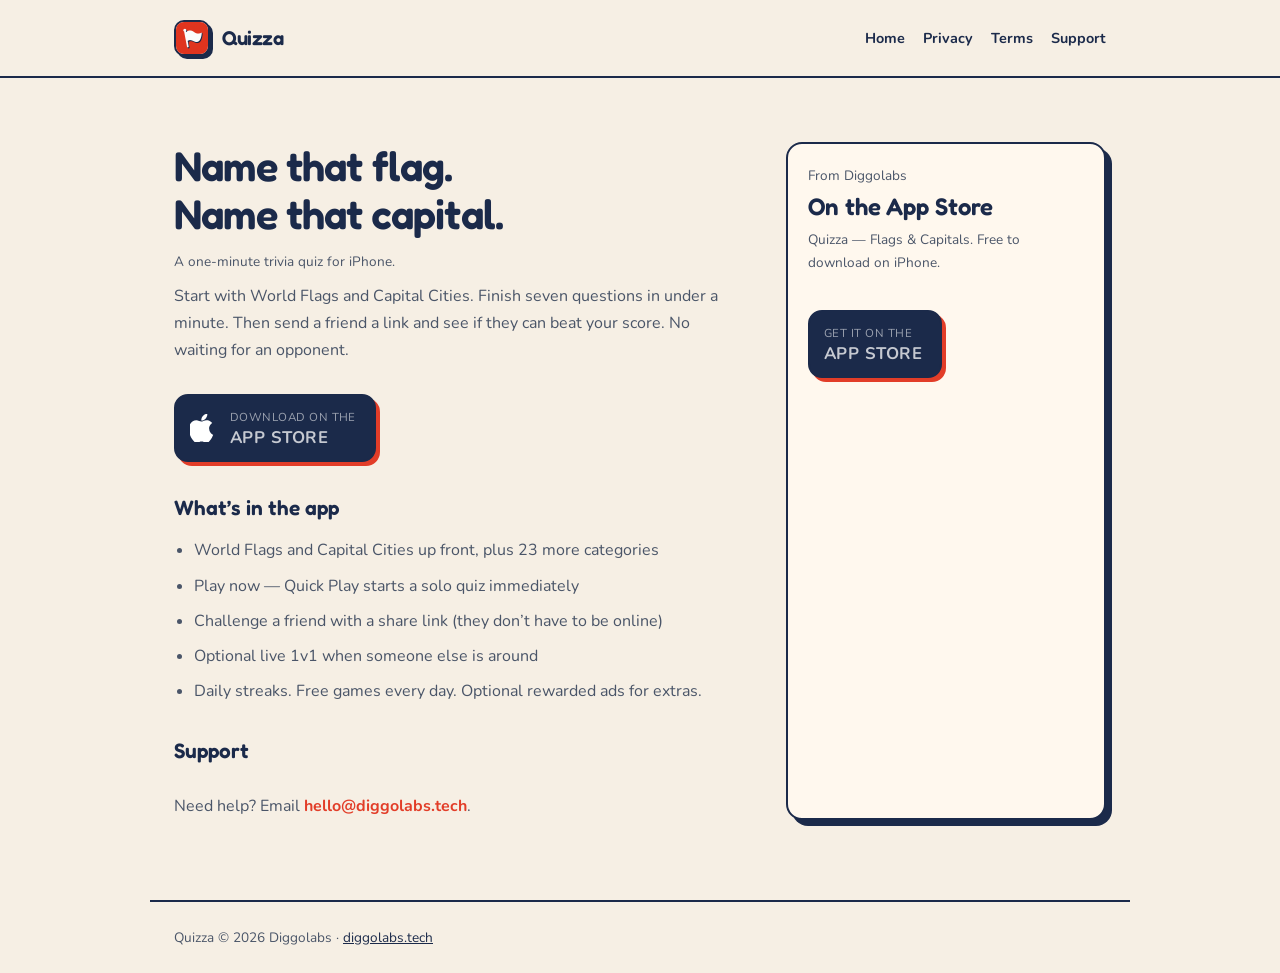
==== commit 8f061ac1: "Restyle the site around the vermillion flag mark: cream paper, ink stamps, Fredoka." ====
--- a/index.html
+++ b/index.html
@@ -7,6 +7,9 @@
     <meta name="description" content="Name that flag. Name that capital. Finish a quiz in a minute, then challenge a friend. Free on the App Store.">
     <link rel="icon" type="image/png" href="app-icon.png">
     <link rel="apple-touch-icon" href="app-icon.png">
+    <link rel="preconnect" href="https://fonts.googleapis.com">
+    <link rel="preconnect" href="https://fonts.gstatic.com" crossorigin>
+    <link href="https://fonts.googleapis.com/css2?family=Fredoka:wght@500;600;700&family=Nunito:wght@500;700&display=swap" rel="stylesheet">
     <style>
         :root {
             --ink: #0f172a;
@@ -121,6 +124,7 @@
             main { grid-template-columns: 1fr; }
         }
     </style>
+    <link rel="stylesheet" href="brand.css">
 </head>
 <body>
     <header>
--- a/brand.css
+++ b/brand.css
@@ -0,0 +1,78 @@
+:root {
+    --ink: #1B2A4A;
+    --muted: #4A5568;
+    --line: #1B2A4A;
+    --accent: #E23D28;
+    --bg: #F6EFE4;
+    --card: #FFF8EE;
+    --stamp: #FFF8EE;
+}
+
+body {
+    font-family: "Nunito", system-ui, -apple-system, BlinkMacSystemFont, "Segoe UI", sans-serif;
+    color: var(--ink);
+    background: var(--bg);
+}
+
+h1, h2, .logo span {
+    font-family: "Fredoka", system-ui, sans-serif;
+    font-weight: 600;
+}
+
+header {
+    background: var(--bg);
+    backdrop-filter: none;
+    border-bottom: 2.5px solid var(--ink);
+}
+
+.logo {
+    color: var(--ink);
+    gap: 12px;
+}
+
+.logo-icon {
+    width: 36px;
+    height: 36px;
+    border-radius: 10px;
+    border: 2.5px solid var(--ink);
+    box-shadow: 3px 3px 0 var(--ink);
+    background: #E23D28;
+}
+
+.nav-links a {
+    color: var(--ink);
+    font-weight: 700;
+}
+
+.nav-links a:hover {
+    color: var(--accent);
+}
+
+.card {
+    background: var(--card);
+    border: 2.5px solid var(--ink);
+    border-radius: 16px;
+    box-shadow: 6px 6px 0 var(--ink);
+}
+
+.store-badge {
+    background: var(--ink);
+    color: #fff;
+    border: 2.5px solid var(--ink);
+    border-radius: 14px;
+    box-shadow: 4px 4px 0 var(--accent);
+}
+
+.contact a {
+    color: var(--accent);
+    font-weight: 700;
+}
+
+footer {
+    border-top: 2.5px solid var(--ink);
+    color: var(--muted);
+}
+
+footer a {
+    color: var(--ink);
+}
